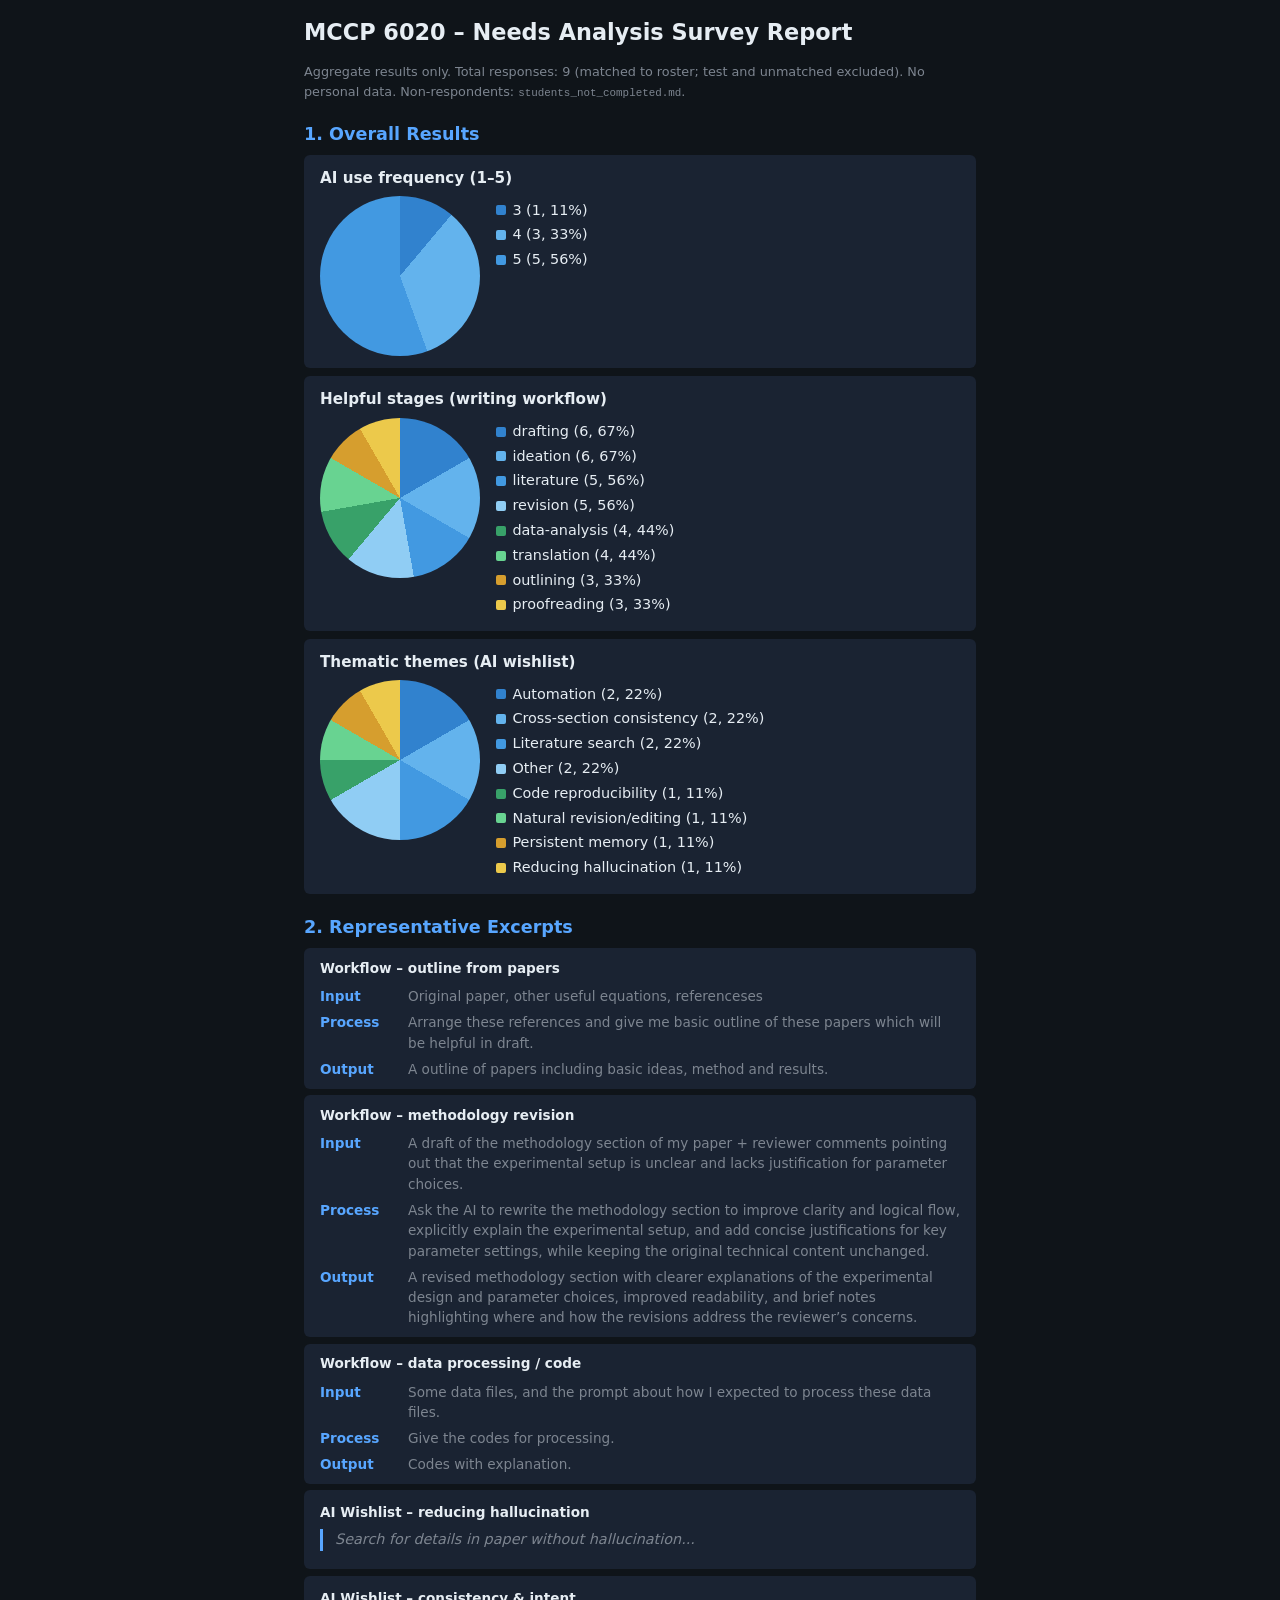
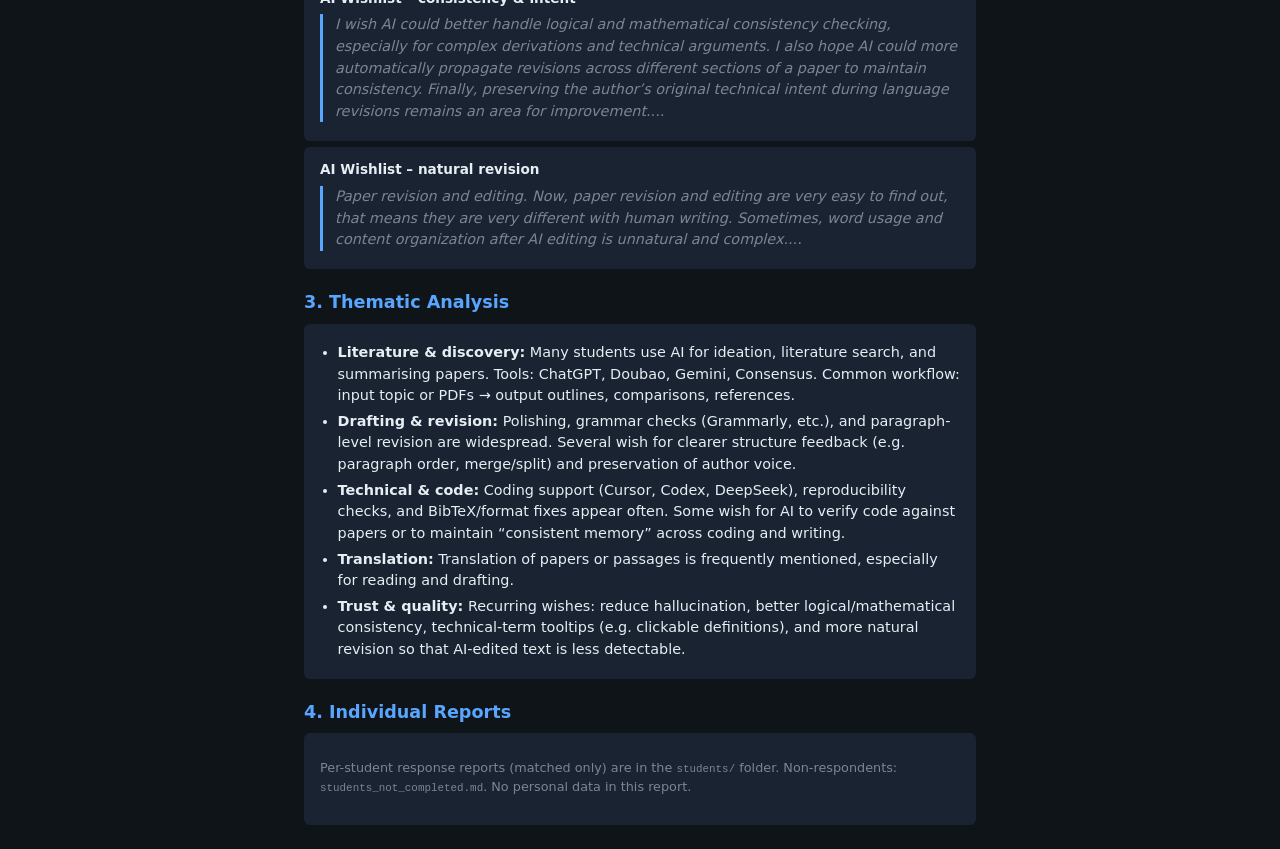
==== report.html @ 9bc2963a "Update report.html and remove personal data from public repository" ====
<!DOCTYPE html>
<html lang="en">
<head>
<meta charset="utf-8">
<meta name="viewport" content="width=device-width,initial-scale=1">
<title>MCCP 6020 – Needs Analysis Survey Report</title>
<style>
:root { --bg: #0f1419; --surface: #1a2332; --text: #e6edf3; --muted: #7d8590; --accent: #58a6ff; --accent2: #3fb950; }
* { box-sizing: border-box; }
body { font-family: 'Segoe UI', system-ui, sans-serif; background: var(--bg); color: var(--text); line-height: 1.5; margin: 0; padding: 1rem; }
.container { max-width: 720px; margin: 0 auto; padding: 0 1.5rem; }
h1 { font-size: 1.4rem; margin: 0 0 0.5rem 0; }
h2 { font-size: 1.1rem; margin: 1.25rem 0 0.5rem 0; color: var(--accent); }
h3 { font-size: 0.95rem; margin: 0 0 0.4rem 0; }
.card { background: var(--surface); border-radius: 6px; padding: 0.75rem 1rem; margin: 0.5rem 0; }
.pie-card { padding: 0.75rem 1rem; }
.pie-wrap { display: flex; flex-wrap: wrap; align-items: flex-start; gap: 1rem; }
.pie { width: 160px; height: 160px; border-radius: 50%; flex-shrink: 0; }
.pie-legend { list-style: none; padding: 0; margin: 0; font-size: 0.8rem; }
.pie-legend li { display: flex; align-items: center; gap: 0.4rem; margin: 0.2rem 0; }
.swatch { width: 10px; height: 10px; border-radius: 2px; flex-shrink: 0; }
blockquote { border-left: 3px solid var(--accent); margin: 0.4rem 0; padding-left: 0.75rem; color: var(--muted); font-size: 0.9rem; font-style: italic; }
ul { padding-left: 1.1rem; margin: 0.4rem 0; }
li { margin: 0.25rem 0; font-size: 0.9rem; }
.excerpt { font-size: 0.85rem; margin: 0.4rem 0; }
.iop-excerpt { padding: 0.6rem 1rem; }
.iop { display: grid; grid-template-columns: auto 1fr; gap: 0.35rem 1rem; margin: 0.5rem 0 0 0; font-size: 0.85rem; }
.iop dt { color: var(--accent); font-weight: 600; min-width: 4.5rem; }
.iop dd { margin: 0; color: var(--muted); white-space: pre-wrap; }
.muted { font-size: 0.8rem; color: var(--muted); margin-bottom: 1rem; }
code { font-family: ui-monospace, monospace; font-size: 0.85em; }
</style>
</head>
<body>
<div class="container">
<h1>MCCP 6020 – Needs Analysis Survey Report</h1>
<p class="muted">Aggregate results only. Total responses: 9 (matched to roster; test and unmatched excluded). No personal data. Non-respondents: <code>students_not_completed.md</code>.</p>

<h2>1. Overall Results</h2>
<div class='card pie-card'>
<h3>AI use frequency (1–5)</h3>
<div class='pie-wrap'>
  <div class='pie' style='background: conic-gradient(#3182ce 0% 11.11111111111111%, #63b3ed 11.11111111111111% 44.44444444444444%, #4299e1 44.44444444444444% 100.0%);'></div>
  <ul class='pie-legend'><li><span class='swatch' style='background:#3182ce'></span> 3 (1, 11%)</li><li><span class='swatch' style='background:#63b3ed'></span> 4 (3, 33%)</li><li><span class='swatch' style='background:#4299e1'></span> 5 (5, 56%)</li></ul>
</div>
</div>
<div class='card pie-card'>
<h3>Helpful stages (writing workflow)</h3>
<div class='pie-wrap'>
  <div class='pie' style='background: conic-gradient(#3182ce 0% 16.666666666666668%, #63b3ed 16.666666666666668% 33.333333333333336%, #4299e1 33.333333333333336% 47.22222222222223%, #90cdf4 47.22222222222223% 61.111111111111114%, #38a169 61.111111111111114% 72.22222222222223%, #68d391 72.22222222222223% 83.33333333333334%, #d69e2e 83.33333333333334% 91.66666666666667%, #ecc94b 91.66666666666667% 100.0%);'></div>
  <ul class='pie-legend'><li><span class='swatch' style='background:#3182ce'></span> drafting (6, 67%)</li><li><span class='swatch' style='background:#63b3ed'></span> ideation (6, 67%)</li><li><span class='swatch' style='background:#4299e1'></span> literature (5, 56%)</li><li><span class='swatch' style='background:#90cdf4'></span> revision (5, 56%)</li><li><span class='swatch' style='background:#38a169'></span> data-analysis (4, 44%)</li><li><span class='swatch' style='background:#68d391'></span> translation (4, 44%)</li><li><span class='swatch' style='background:#d69e2e'></span> outlining (3, 33%)</li><li><span class='swatch' style='background:#ecc94b'></span> proofreading (3, 33%)</li></ul>
</div>
</div>
<div class='card pie-card'>
<h3>Thematic themes (AI wishlist)</h3>
<div class='pie-wrap'>
  <div class='pie' style='background: conic-gradient(#3182ce 0% 16.666666666666668%, #63b3ed 16.666666666666668% 33.333333333333336%, #4299e1 33.333333333333336% 50.0%, #90cdf4 50.0% 66.66666666666667%, #38a169 66.66666666666667% 75.0%, #68d391 75.0% 83.33333333333333%, #d69e2e 83.33333333333333% 91.66666666666666%, #ecc94b 91.66666666666666% 99.99999999999999%);'></div>
  <ul class='pie-legend'><li><span class='swatch' style='background:#3182ce'></span> Automation (2, 22%)</li><li><span class='swatch' style='background:#63b3ed'></span> Cross-section consistency (2, 22%)</li><li><span class='swatch' style='background:#4299e1'></span> Literature search (2, 22%)</li><li><span class='swatch' style='background:#90cdf4'></span> Other (2, 22%)</li><li><span class='swatch' style='background:#38a169'></span> Code reproducibility (1, 11%)</li><li><span class='swatch' style='background:#68d391'></span> Natural revision/editing (1, 11%)</li><li><span class='swatch' style='background:#d69e2e'></span> Persistent memory (1, 11%)</li><li><span class='swatch' style='background:#ecc94b'></span> Reducing hallucination (1, 11%)</li></ul>
</div>
</div>
<h2>2. Representative Excerpts</h2>
<div class="card excerpt iop-excerpt"><strong>Workflow – outline from papers</strong>
<dl class="iop">
<dt>Input</dt><dd>Original paper, other useful equations, referenceses</dd>
<dt>Process</dt><dd>Arrange these references and give me basic outline of these papers which will be helpful in draft.</dd>
<dt>Output</dt><dd>A outline of papers including basic ideas, method and results.</dd>
</dl></div>
<div class="card excerpt iop-excerpt"><strong>Workflow – methodology revision</strong>
<dl class="iop">
<dt>Input</dt><dd>A draft of the methodology section of my paper + reviewer comments pointing out that the experimental setup is unclear and lacks justification for parameter choices.</dd>
<dt>Process</dt><dd>Ask the AI to rewrite the methodology section to improve clarity and logical flow, explicitly explain the experimental setup, and add concise justifications for key parameter settings, while keeping the original technical content unchanged.</dd>
<dt>Output</dt><dd>A revised methodology section with clearer explanations of the experimental design and parameter choices, improved readability, and brief notes highlighting where and how the revisions address the reviewer’s concerns.</dd>
</dl></div>
<div class="card excerpt iop-excerpt"><strong>Workflow – data processing / code</strong>
<dl class="iop">
<dt>Input</dt><dd>Some data files, and the prompt about how I expected to process these data files.</dd>
<dt>Process</dt><dd>Give the codes for processing.</dd>
<dt>Output</dt><dd>Codes with explanation.</dd>
</dl></div>
<div class='card excerpt'><strong>AI Wishlist – reducing hallucination</strong><blockquote>Search for details in paper without hallucination...</blockquote></div>
<div class='card excerpt'><strong>AI Wishlist – consistency & intent</strong><blockquote>I wish AI could better handle logical and mathematical consistency checking, especially for complex derivations and technical arguments. I also hope AI could more automatically propagate revisions across different sections of a paper to maintain consistency. Finally, preserving the author’s original technical intent during language revisions remains an area for improvement....</blockquote></div>
<div class='card excerpt'><strong>AI Wishlist – natural revision</strong><blockquote>Paper revision and editing. Now, paper revision and editing are very easy to find out, that means they are very different with human writing. Sometimes, word usage and content organization after AI editing is unnatural and complex....</blockquote></div>
<h2>3. Thematic Analysis</h2><div class='card'>

<ul>
<li><strong>Literature & discovery:</strong> Many students use AI for ideation, literature search, and summarising papers. 
Tools: ChatGPT, Doubao, Gemini, Consensus. Common workflow: input topic or PDFs → output outlines, comparisons, references.</li>
<li><strong>Drafting & revision:</strong> Polishing, grammar checks (Grammarly, etc.), and paragraph-level revision are widespread. 
Several wish for clearer structure feedback (e.g. paragraph order, merge/split) and preservation of author voice.</li>
<li><strong>Technical & code:</strong> Coding support (Cursor, Codex, DeepSeek), reproducibility checks, and BibTeX/format fixes 
appear often. Some wish for AI to verify code against papers or to maintain “consistent memory” across coding and writing.</li>
<li><strong>Translation:</strong> Translation of papers or passages is frequently mentioned, especially for reading and drafting.</li>
<li><strong>Trust & quality:</strong> Recurring wishes: reduce hallucination, better logical/mathematical consistency, 
technical-term tooltips (e.g. clickable definitions), and more natural revision so that AI-edited text is less detectable.</li>
</ul>
</div>
<h2>4. Individual Reports</h2><div class='card'><p class='muted'>Per-student response reports (matched only) are in the <code>students/</code> folder. Non-respondents: <code>students_not_completed.md</code>. No personal data in this report.</p></div></div></body></html>
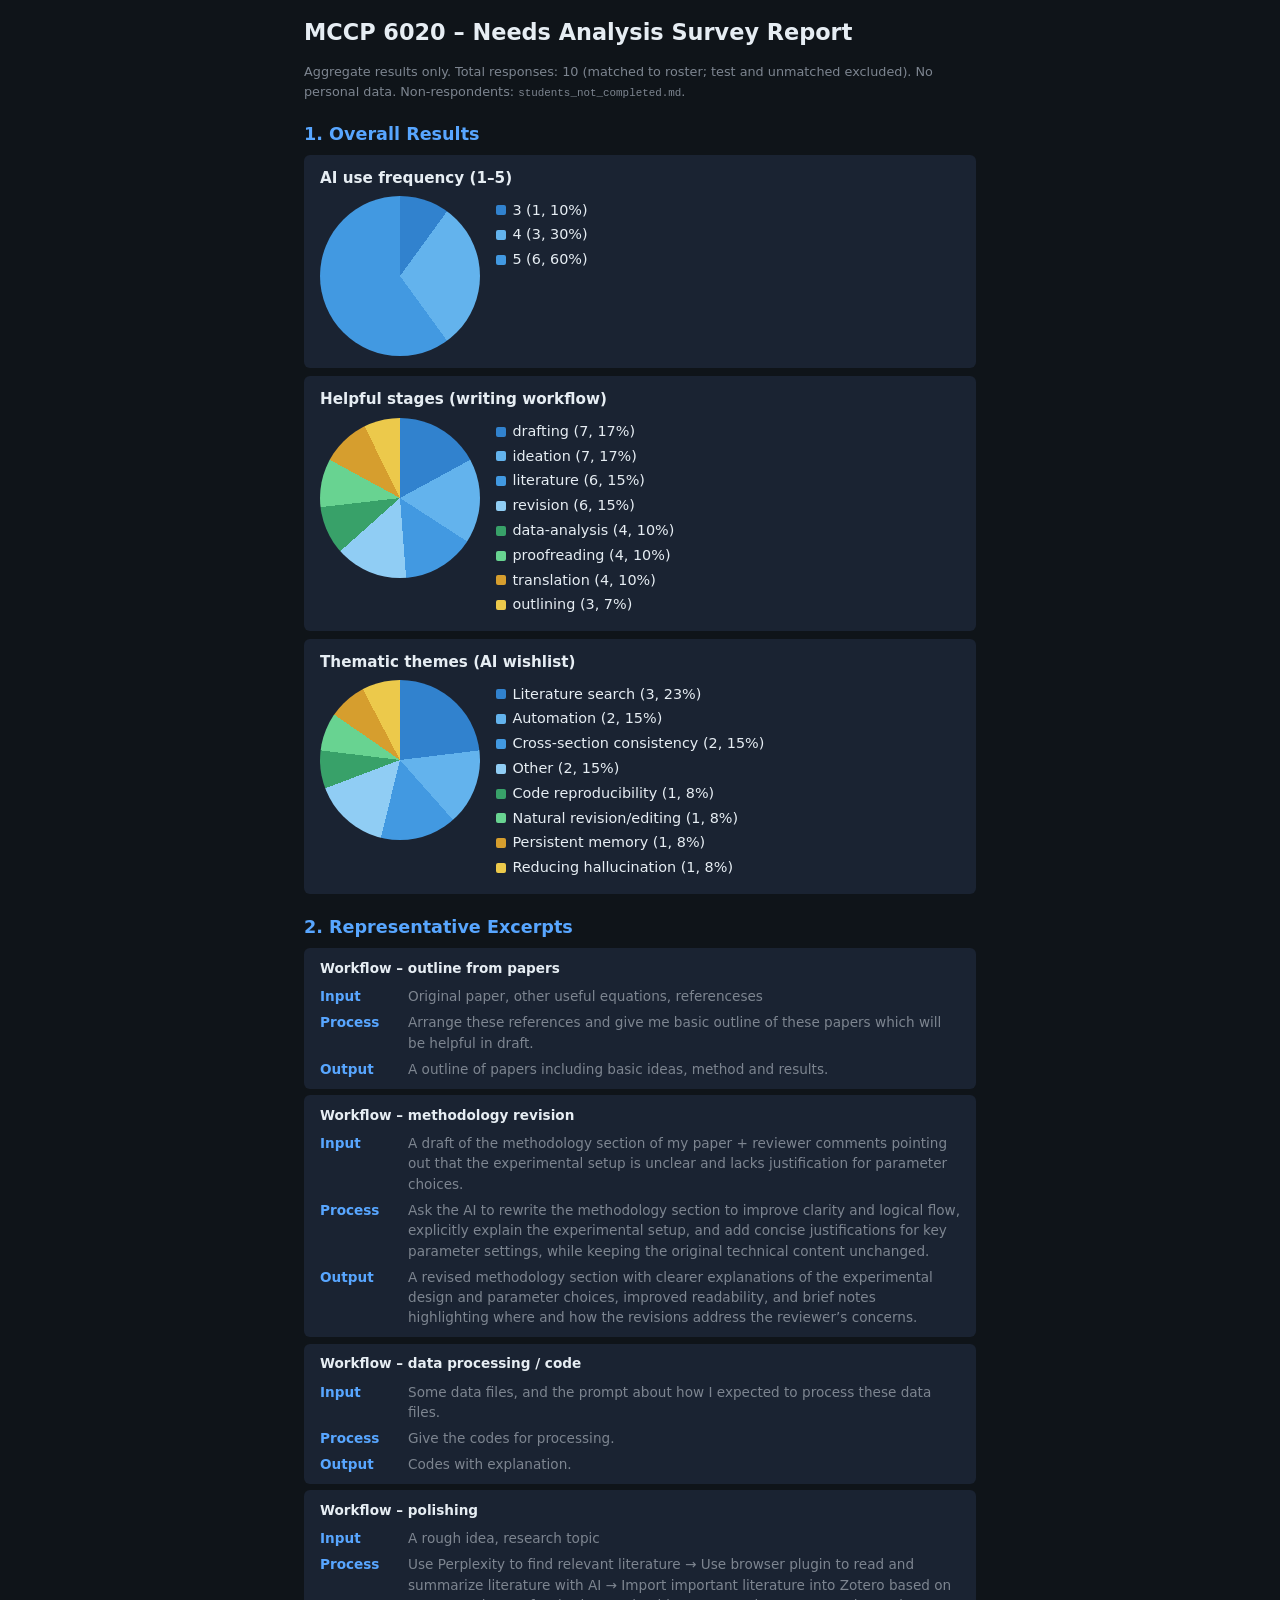
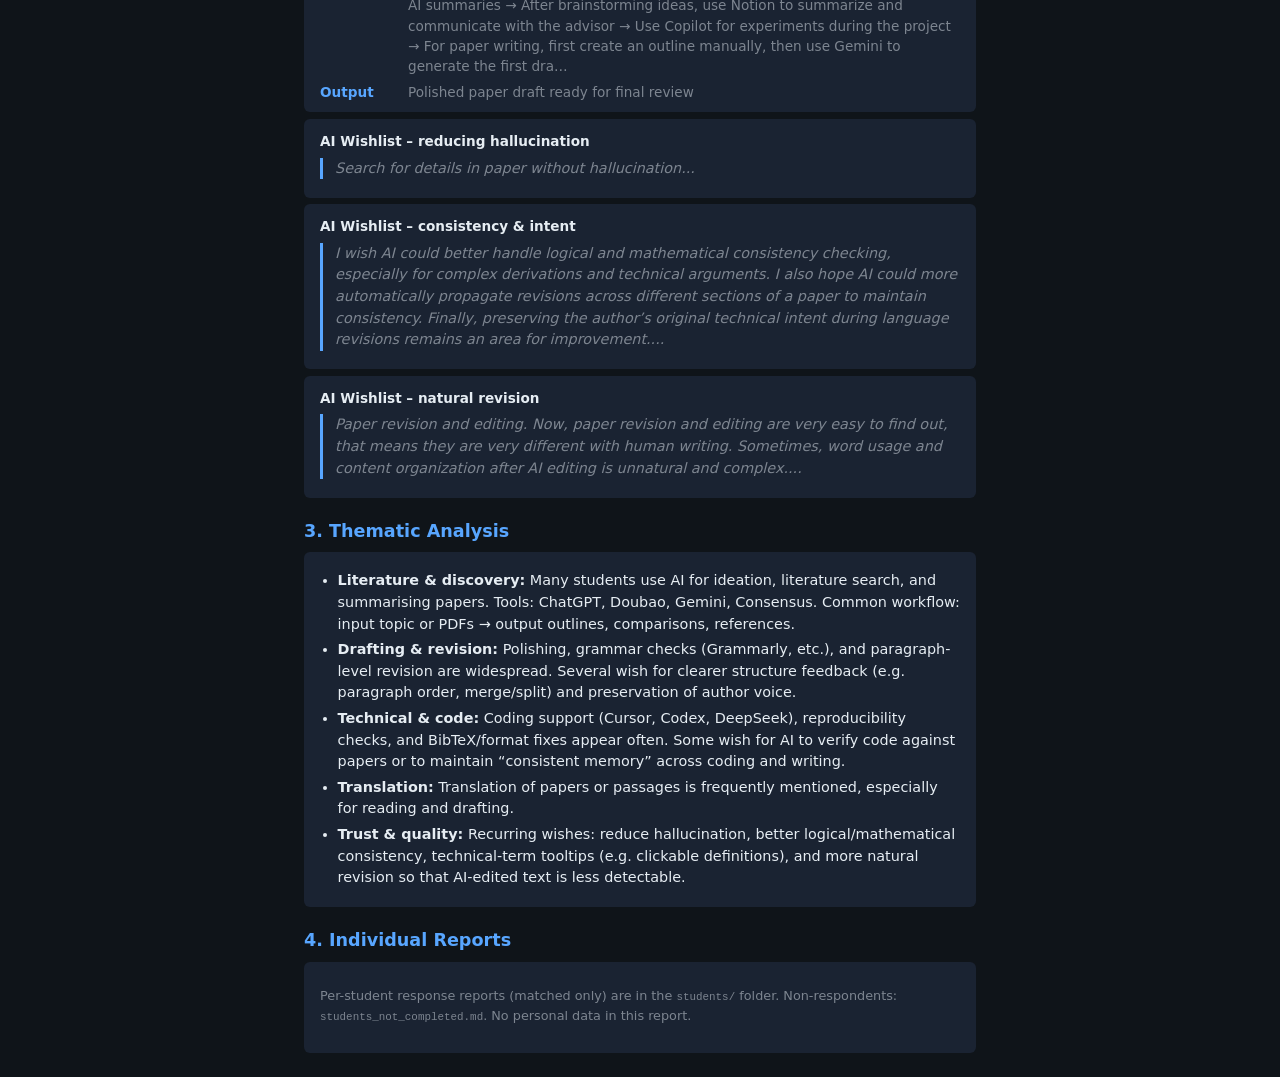
==== commit 3d4d3b27: "Update report.html: Add YU Guofan (0812) response to needs analysis survey" ====
--- a/report.html
+++ b/report.html
@@ -34,28 +34,28 @@
 <body>
 <div class="container">
 <h1>MCCP 6020 – Needs Analysis Survey Report</h1>
-<p class="muted">Aggregate results only. Total responses: 9 (matched to roster; test and unmatched excluded). No personal data. Non-respondents: <code>students_not_completed.md</code>.</p>
+<p class="muted">Aggregate results only. Total responses: 10 (matched to roster; test and unmatched excluded). No personal data. Non-respondents: <code>students_not_completed.md</code>.</p>
 
 <h2>1. Overall Results</h2>
 <div class='card pie-card'>
 <h3>AI use frequency (1–5)</h3>
 <div class='pie-wrap'>
-  <div class='pie' style='background: conic-gradient(#3182ce 0% 11.11111111111111%, #63b3ed 11.11111111111111% 44.44444444444444%, #4299e1 44.44444444444444% 100.0%);'></div>
-  <ul class='pie-legend'><li><span class='swatch' style='background:#3182ce'></span> 3 (1, 11%)</li><li><span class='swatch' style='background:#63b3ed'></span> 4 (3, 33%)</li><li><span class='swatch' style='background:#4299e1'></span> 5 (5, 56%)</li></ul>
+  <div class='pie' style='background: conic-gradient(#3182ce 0% 10.0%, #63b3ed 10.0% 40.0%, #4299e1 40.0% 100.0%);'></div>
+  <ul class='pie-legend'><li><span class='swatch' style='background:#3182ce'></span> 3 (1, 10%)</li><li><span class='swatch' style='background:#63b3ed'></span> 4 (3, 30%)</li><li><span class='swatch' style='background:#4299e1'></span> 5 (6, 60%)</li></ul>
 </div>
 </div>
 <div class='card pie-card'>
 <h3>Helpful stages (writing workflow)</h3>
 <div class='pie-wrap'>
-  <div class='pie' style='background: conic-gradient(#3182ce 0% 16.666666666666668%, #63b3ed 16.666666666666668% 33.333333333333336%, #4299e1 33.333333333333336% 47.22222222222223%, #90cdf4 47.22222222222223% 61.111111111111114%, #38a169 61.111111111111114% 72.22222222222223%, #68d391 72.22222222222223% 83.33333333333334%, #d69e2e 83.33333333333334% 91.66666666666667%, #ecc94b 91.66666666666667% 100.0%);'></div>
-  <ul class='pie-legend'><li><span class='swatch' style='background:#3182ce'></span> drafting (6, 67%)</li><li><span class='swatch' style='background:#63b3ed'></span> ideation (6, 67%)</li><li><span class='swatch' style='background:#4299e1'></span> literature (5, 56%)</li><li><span class='swatch' style='background:#90cdf4'></span> revision (5, 56%)</li><li><span class='swatch' style='background:#38a169'></span> data-analysis (4, 44%)</li><li><span class='swatch' style='background:#68d391'></span> translation (4, 44%)</li><li><span class='swatch' style='background:#d69e2e'></span> outlining (3, 33%)</li><li><span class='swatch' style='background:#ecc94b'></span> proofreading (3, 33%)</li></ul>
+  <div class='pie' style='background: conic-gradient(#3182ce 0% 17.073170731707318%, #63b3ed 17.073170731707318% 34.146341463414636%, #4299e1 34.146341463414636% 48.78048780487805%, #90cdf4 48.78048780487805% 63.41463414634146%, #38a169 63.41463414634146% 73.17073170731707%, #68d391 73.17073170731707% 82.92682926829268%, #d69e2e 82.92682926829268% 92.68292682926828%, #ecc94b 92.68292682926828% 99.99999999999999%);'></div>
+  <ul class='pie-legend'><li><span class='swatch' style='background:#3182ce'></span> drafting (7, 17%)</li><li><span class='swatch' style='background:#63b3ed'></span> ideation (7, 17%)</li><li><span class='swatch' style='background:#4299e1'></span> literature (6, 15%)</li><li><span class='swatch' style='background:#90cdf4'></span> revision (6, 15%)</li><li><span class='swatch' style='background:#38a169'></span> data-analysis (4, 10%)</li><li><span class='swatch' style='background:#68d391'></span> proofreading (4, 10%)</li><li><span class='swatch' style='background:#d69e2e'></span> translation (4, 10%)</li><li><span class='swatch' style='background:#ecc94b'></span> outlining (3, 7%)</li></ul>
 </div>
 </div>
 <div class='card pie-card'>
 <h3>Thematic themes (AI wishlist)</h3>
 <div class='pie-wrap'>
-  <div class='pie' style='background: conic-gradient(#3182ce 0% 16.666666666666668%, #63b3ed 16.666666666666668% 33.333333333333336%, #4299e1 33.333333333333336% 50.0%, #90cdf4 50.0% 66.66666666666667%, #38a169 66.66666666666667% 75.0%, #68d391 75.0% 83.33333333333333%, #d69e2e 83.33333333333333% 91.66666666666666%, #ecc94b 91.66666666666666% 99.99999999999999%);'></div>
-  <ul class='pie-legend'><li><span class='swatch' style='background:#3182ce'></span> Automation (2, 22%)</li><li><span class='swatch' style='background:#63b3ed'></span> Cross-section consistency (2, 22%)</li><li><span class='swatch' style='background:#4299e1'></span> Literature search (2, 22%)</li><li><span class='swatch' style='background:#90cdf4'></span> Other (2, 22%)</li><li><span class='swatch' style='background:#38a169'></span> Code reproducibility (1, 11%)</li><li><span class='swatch' style='background:#68d391'></span> Natural revision/editing (1, 11%)</li><li><span class='swatch' style='background:#d69e2e'></span> Persistent memory (1, 11%)</li><li><span class='swatch' style='background:#ecc94b'></span> Reducing hallucination (1, 11%)</li></ul>
+  <div class='pie' style='background: conic-gradient(#3182ce 0% 23.076923076923077%, #63b3ed 23.076923076923077% 38.46153846153846%, #4299e1 38.46153846153846% 53.84615384615385%, #90cdf4 53.84615384615385% 69.23076923076923%, #38a169 69.23076923076923% 76.92307692307692%, #68d391 76.92307692307692% 84.61538461538461%, #d69e2e 84.61538461538461% 92.3076923076923%, #ecc94b 92.3076923076923% 100.0%);'></div>
+  <ul class='pie-legend'><li><span class='swatch' style='background:#3182ce'></span> Literature search (3, 23%)</li><li><span class='swatch' style='background:#63b3ed'></span> Automation (2, 15%)</li><li><span class='swatch' style='background:#4299e1'></span> Cross-section consistency (2, 15%)</li><li><span class='swatch' style='background:#90cdf4'></span> Other (2, 15%)</li><li><span class='swatch' style='background:#38a169'></span> Code reproducibility (1, 8%)</li><li><span class='swatch' style='background:#68d391'></span> Natural revision/editing (1, 8%)</li><li><span class='swatch' style='background:#d69e2e'></span> Persistent memory (1, 8%)</li><li><span class='swatch' style='background:#ecc94b'></span> Reducing hallucination (1, 8%)</li></ul>
 </div>
 </div>
 <h2>2. Representative Excerpts</h2>
@@ -77,6 +77,12 @@
 <dt>Process</dt><dd>Give the codes for processing.</dd>
 <dt>Output</dt><dd>Codes with explanation.</dd>
 </dl></div>
+<div class="card excerpt iop-excerpt"><strong>Workflow – polishing</strong>
+<dl class="iop">
+<dt>Input</dt><dd>A rough idea, research topic</dd>
+<dt>Process</dt><dd>Use Perplexity to find relevant literature → Use browser plugin to read and summarize literature with AI → Import important literature into Zotero based on AI summaries → After brainstorming ideas, use Notion to summarize and communicate with the advisor → Use Copilot for experiments during the project → For paper writing, first create an outline manually, then use Gemini to generate the first dra…</dd>
+<dt>Output</dt><dd>Polished paper draft ready for final review</dd>
+</dl></div>
 <div class='card excerpt'><strong>AI Wishlist – reducing hallucination</strong><blockquote>Search for details in paper without hallucination...</blockquote></div>
 <div class='card excerpt'><strong>AI Wishlist – consistency & intent</strong><blockquote>I wish AI could better handle logical and mathematical consistency checking, especially for complex derivations and technical arguments. I also hope AI could more automatically propagate revisions across different sections of a paper to maintain consistency. Finally, preserving the author’s original technical intent during language revisions remains an area for improvement....</blockquote></div>
 <div class='card excerpt'><strong>AI Wishlist – natural revision</strong><blockquote>Paper revision and editing. Now, paper revision and editing are very easy to find out, that means they are very different with human writing. Sometimes, word usage and content organization after AI editing is unnatural and complex....</blockquote></div>
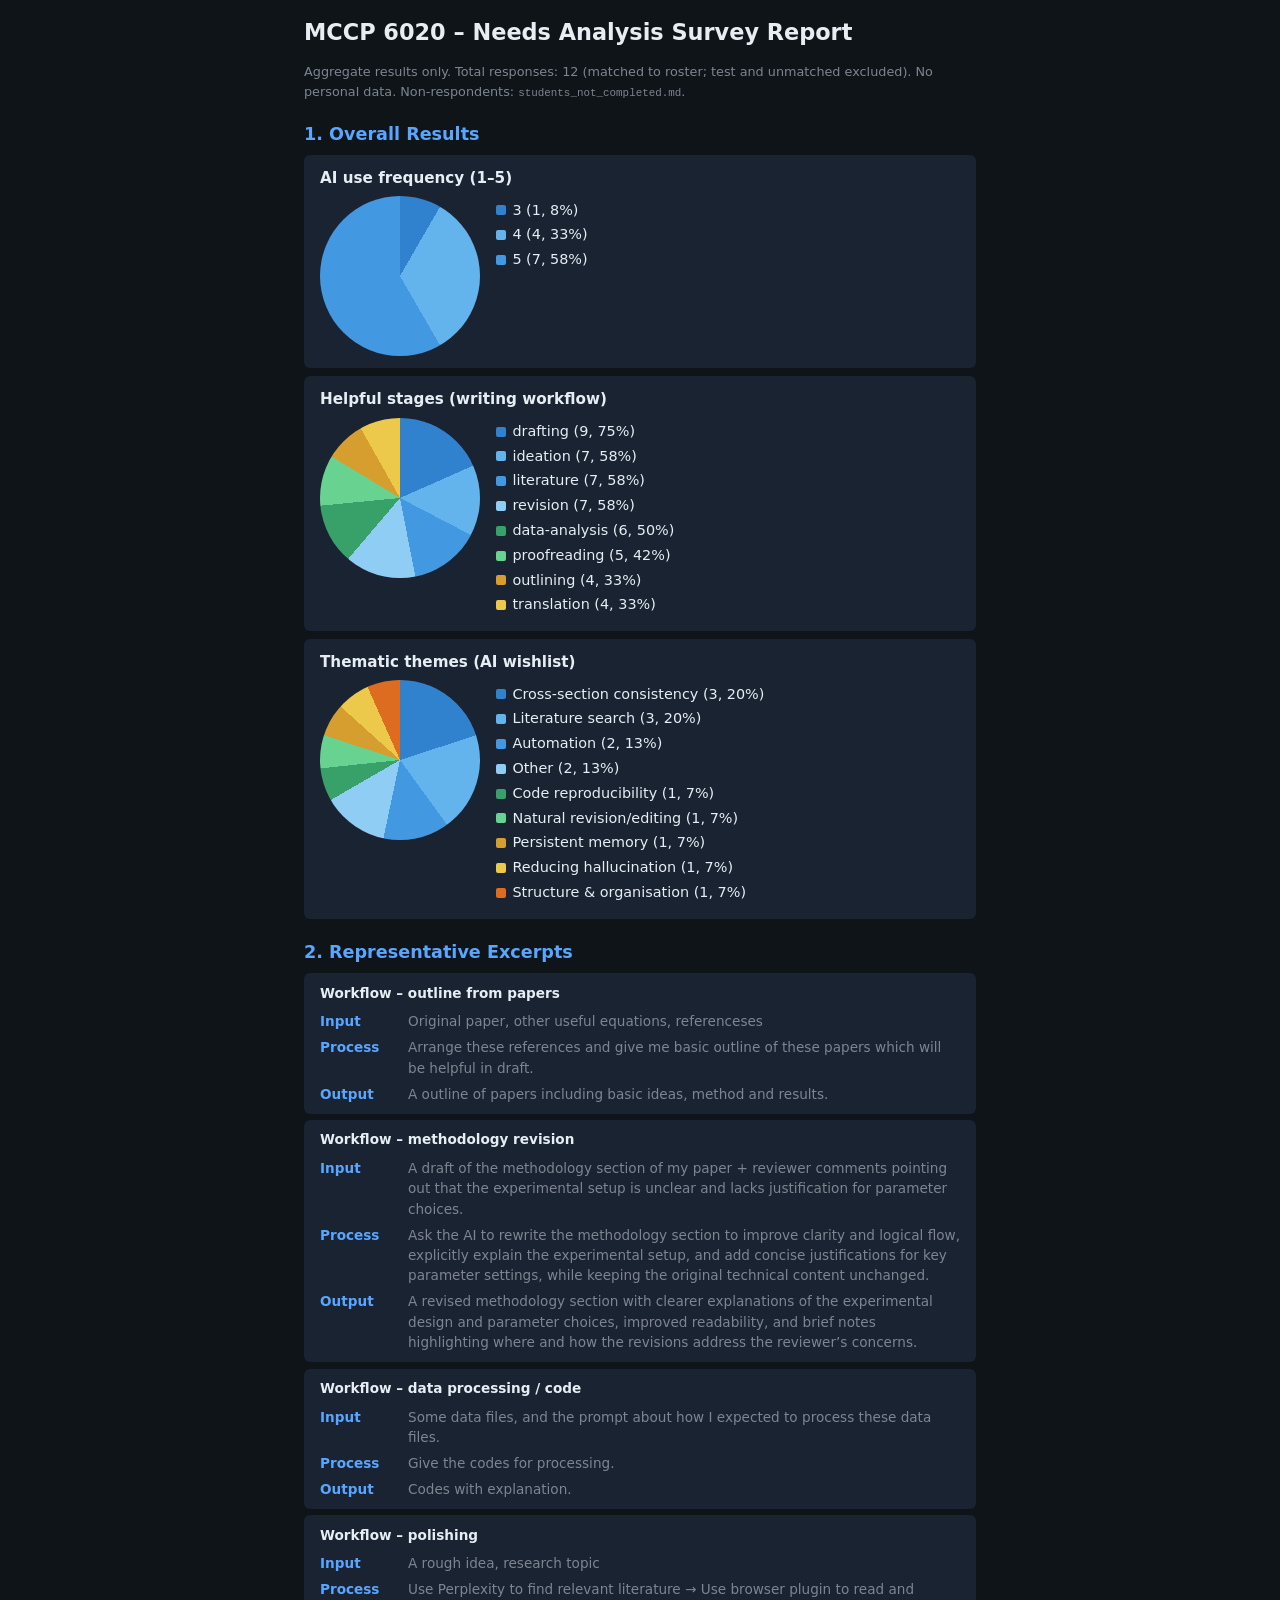
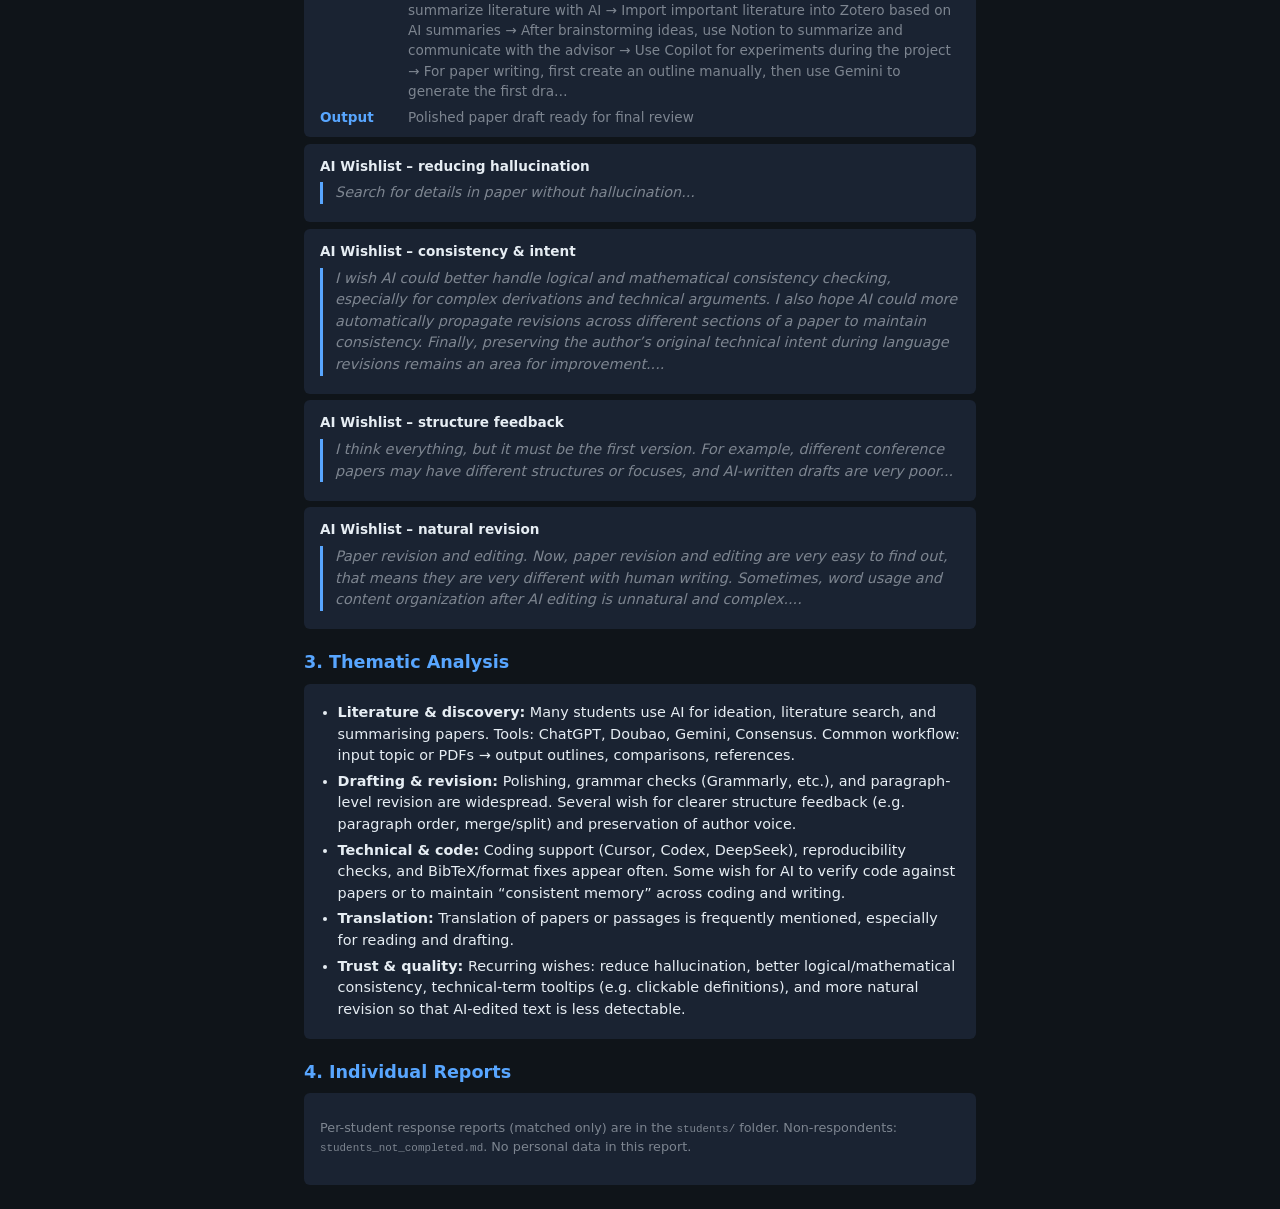
==== commit b9bb80aa: "Merge branch 'tesolchina:main' into main" ====
--- a/report.html
+++ b/report.html
@@ -34,28 +34,28 @@
 <body>
 <div class="container">
 <h1>MCCP 6020 – Needs Analysis Survey Report</h1>
-<p class="muted">Aggregate results only. Total responses: 10 (matched to roster; test and unmatched excluded). No personal data. Non-respondents: <code>students_not_completed.md</code>.</p>
+<p class="muted">Aggregate results only. Total responses: 12 (matched to roster; test and unmatched excluded). No personal data. Non-respondents: <code>students_not_completed.md</code>.</p>
 
 <h2>1. Overall Results</h2>
 <div class='card pie-card'>
 <h3>AI use frequency (1–5)</h3>
 <div class='pie-wrap'>
-  <div class='pie' style='background: conic-gradient(#3182ce 0% 10.0%, #63b3ed 10.0% 40.0%, #4299e1 40.0% 100.0%);'></div>
-  <ul class='pie-legend'><li><span class='swatch' style='background:#3182ce'></span> 3 (1, 10%)</li><li><span class='swatch' style='background:#63b3ed'></span> 4 (3, 30%)</li><li><span class='swatch' style='background:#4299e1'></span> 5 (6, 60%)</li></ul>
+  <div class='pie' style='background: conic-gradient(#3182ce 0% 8.333333333333334%, #63b3ed 8.333333333333334% 41.66666666666667%, #4299e1 41.66666666666667% 100.0%);'></div>
+  <ul class='pie-legend'><li><span class='swatch' style='background:#3182ce'></span> 3 (1, 8%)</li><li><span class='swatch' style='background:#63b3ed'></span> 4 (4, 33%)</li><li><span class='swatch' style='background:#4299e1'></span> 5 (7, 58%)</li></ul>
 </div>
 </div>
 <div class='card pie-card'>
 <h3>Helpful stages (writing workflow)</h3>
 <div class='pie-wrap'>
-  <div class='pie' style='background: conic-gradient(#3182ce 0% 17.073170731707318%, #63b3ed 17.073170731707318% 34.146341463414636%, #4299e1 34.146341463414636% 48.78048780487805%, #90cdf4 48.78048780487805% 63.41463414634146%, #38a169 63.41463414634146% 73.17073170731707%, #68d391 73.17073170731707% 82.92682926829268%, #d69e2e 82.92682926829268% 92.68292682926828%, #ecc94b 92.68292682926828% 99.99999999999999%);'></div>
-  <ul class='pie-legend'><li><span class='swatch' style='background:#3182ce'></span> drafting (7, 17%)</li><li><span class='swatch' style='background:#63b3ed'></span> ideation (7, 17%)</li><li><span class='swatch' style='background:#4299e1'></span> literature (6, 15%)</li><li><span class='swatch' style='background:#90cdf4'></span> revision (6, 15%)</li><li><span class='swatch' style='background:#38a169'></span> data-analysis (4, 10%)</li><li><span class='swatch' style='background:#68d391'></span> proofreading (4, 10%)</li><li><span class='swatch' style='background:#d69e2e'></span> translation (4, 10%)</li><li><span class='swatch' style='background:#ecc94b'></span> outlining (3, 7%)</li></ul>
+  <div class='pie' style='background: conic-gradient(#3182ce 0% 18.367346938775512%, #63b3ed 18.367346938775512% 32.6530612244898%, #4299e1 32.6530612244898% 46.93877551020408%, #90cdf4 46.93877551020408% 61.224489795918366%, #38a169 61.224489795918366% 73.46938775510203%, #68d391 73.46938775510203% 83.67346938775509%, #d69e2e 83.67346938775509% 91.83673469387755%, #ecc94b 91.83673469387755% 100.0%);'></div>
+  <ul class='pie-legend'><li><span class='swatch' style='background:#3182ce'></span> drafting (9, 75%)</li><li><span class='swatch' style='background:#63b3ed'></span> ideation (7, 58%)</li><li><span class='swatch' style='background:#4299e1'></span> literature (7, 58%)</li><li><span class='swatch' style='background:#90cdf4'></span> revision (7, 58%)</li><li><span class='swatch' style='background:#38a169'></span> data-analysis (6, 50%)</li><li><span class='swatch' style='background:#68d391'></span> proofreading (5, 42%)</li><li><span class='swatch' style='background:#d69e2e'></span> outlining (4, 33%)</li><li><span class='swatch' style='background:#ecc94b'></span> translation (4, 33%)</li></ul>
 </div>
 </div>
 <div class='card pie-card'>
 <h3>Thematic themes (AI wishlist)</h3>
 <div class='pie-wrap'>
-  <div class='pie' style='background: conic-gradient(#3182ce 0% 23.076923076923077%, #63b3ed 23.076923076923077% 38.46153846153846%, #4299e1 38.46153846153846% 53.84615384615385%, #90cdf4 53.84615384615385% 69.23076923076923%, #38a169 69.23076923076923% 76.92307692307692%, #68d391 76.92307692307692% 84.61538461538461%, #d69e2e 84.61538461538461% 92.3076923076923%, #ecc94b 92.3076923076923% 100.0%);'></div>
-  <ul class='pie-legend'><li><span class='swatch' style='background:#3182ce'></span> Literature search (3, 23%)</li><li><span class='swatch' style='background:#63b3ed'></span> Automation (2, 15%)</li><li><span class='swatch' style='background:#4299e1'></span> Cross-section consistency (2, 15%)</li><li><span class='swatch' style='background:#90cdf4'></span> Other (2, 15%)</li><li><span class='swatch' style='background:#38a169'></span> Code reproducibility (1, 8%)</li><li><span class='swatch' style='background:#68d391'></span> Natural revision/editing (1, 8%)</li><li><span class='swatch' style='background:#d69e2e'></span> Persistent memory (1, 8%)</li><li><span class='swatch' style='background:#ecc94b'></span> Reducing hallucination (1, 8%)</li></ul>
+  <div class='pie' style='background: conic-gradient(#3182ce 0% 20.0%, #63b3ed 20.0% 40.0%, #4299e1 40.0% 53.333333333333336%, #90cdf4 53.333333333333336% 66.66666666666667%, #38a169 66.66666666666667% 73.33333333333334%, #68d391 73.33333333333334% 80.00000000000001%, #d69e2e 80.00000000000001% 86.66666666666669%, #ecc94b 86.66666666666669% 93.33333333333336%, #dd6b20 93.33333333333336% 100.00000000000003%);'></div>
+  <ul class='pie-legend'><li><span class='swatch' style='background:#3182ce'></span> Cross-section consistency (3, 20%)</li><li><span class='swatch' style='background:#63b3ed'></span> Literature search (3, 20%)</li><li><span class='swatch' style='background:#4299e1'></span> Automation (2, 13%)</li><li><span class='swatch' style='background:#90cdf4'></span> Other (2, 13%)</li><li><span class='swatch' style='background:#38a169'></span> Code reproducibility (1, 7%)</li><li><span class='swatch' style='background:#68d391'></span> Natural revision/editing (1, 7%)</li><li><span class='swatch' style='background:#d69e2e'></span> Persistent memory (1, 7%)</li><li><span class='swatch' style='background:#ecc94b'></span> Reducing hallucination (1, 7%)</li><li><span class='swatch' style='background:#dd6b20'></span> Structure & organisation (1, 7%)</li></ul>
 </div>
 </div>
 <h2>2. Representative Excerpts</h2>
@@ -85,6 +85,7 @@
 </dl></div>
 <div class='card excerpt'><strong>AI Wishlist – reducing hallucination</strong><blockquote>Search for details in paper without hallucination...</blockquote></div>
 <div class='card excerpt'><strong>AI Wishlist – consistency & intent</strong><blockquote>I wish AI could better handle logical and mathematical consistency checking, especially for complex derivations and technical arguments. I also hope AI could more automatically propagate revisions across different sections of a paper to maintain consistency. Finally, preserving the author’s original technical intent during language revisions remains an area for improvement....</blockquote></div>
+<div class='card excerpt'><strong>AI Wishlist – structure feedback</strong><blockquote>I think everything, but it must be the first version. For example, different conference papers may have different structures or focuses, and AI-written drafts are very poor...</blockquote></div>
 <div class='card excerpt'><strong>AI Wishlist – natural revision</strong><blockquote>Paper revision and editing. Now, paper revision and editing are very easy to find out, that means they are very different with human writing. Sometimes, word usage and content organization after AI editing is unnatural and complex....</blockquote></div>
 <h2>3. Thematic Analysis</h2><div class='card'>
 
